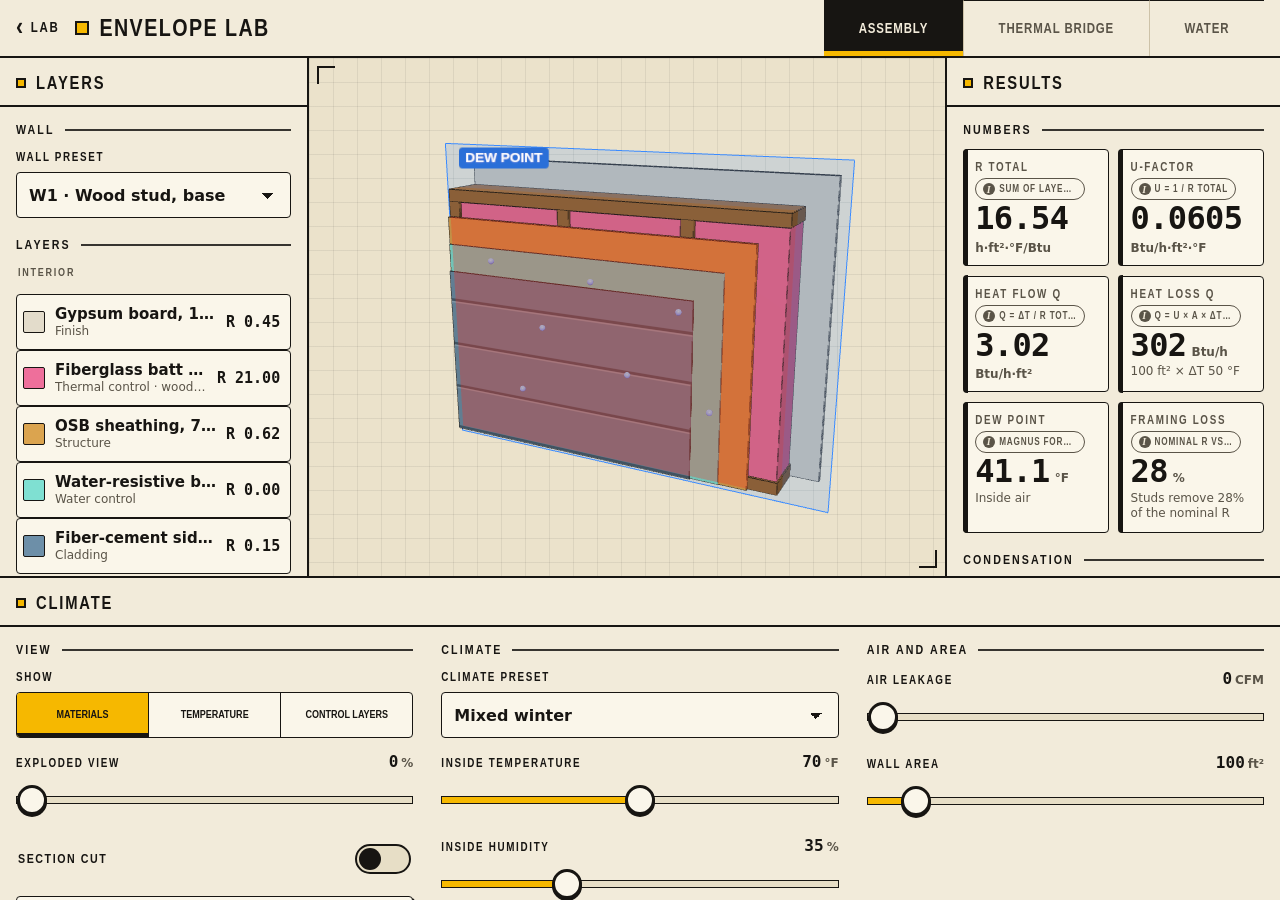
==== envelope/index.html @ 40a98b8a "Add Science Lab with Envelope Lab (Stage 1) Envelope Lab is a 3D wall simulator with three modes: As" ====
<!doctype html>
<html lang="en">
<head>
<meta charset="utf-8">
<meta name="viewport" content="width=device-width, initial-scale=1, viewport-fit=cover">
<title>Envelope Lab</title>
<meta name="description" content="A 3D building-science wall simulator.">
<meta name="theme-color" content="#f2ebda" media="(prefers-color-scheme: light)">
<meta name="theme-color" content="#14120e" media="(prefers-color-scheme: dark)">
<meta name="apple-mobile-web-app-capable" content="yes">
<meta name="mobile-web-app-capable" content="yes">
<meta name="apple-mobile-web-app-title" content="Science Lab">
<meta name="apple-mobile-web-app-status-bar-style" content="default">
<link rel="manifest" href="../manifest.json">
<link rel="apple-touch-icon" href="../icons/apple-touch-icon.png">
<link rel="icon" type="image/png" href="../icons/icon-192.png">
<link rel="stylesheet" href="../shared/style.css">
<script type="importmap">{"imports":{"three":"../vendor/three.module.min.js","three/addons/controls/OrbitControls.js":"../vendor/OrbitControls.js"}}</script>
</head>
<body>
<div class="app">
  <header class="app-header">
    <a class="home-link" href="../index.html" aria-label="Back to Science Lab">Lab</a>
    <h1 class="app-title">Envelope Lab</h1>
    <!-- mode tabs are inserted here by main.js -->
  </header>
  <main class="shell">
    <section class="stage-wrap" aria-label="3D view">
      <div id="stage" class="stage"></div>
    </section>
    <div id="summary" class="summary" aria-live="polite"></div>
    <div id="sheet" class="sheet">
      <section class="panel-wrap is-active" data-panel="a"><h2 class="panel-title" id="title-a">Layers</h2><div id="panel-a" class="panel"></div></section>
      <section class="panel-wrap" data-panel="b"><h2 class="panel-title" id="title-b">Results</h2><div id="panel-b" class="panel"></div></section>
      <section class="panel-wrap" data-panel="c"><h2 class="panel-title" id="title-c">Climate</h2><div id="panel-c" class="panel"></div></section>
    </div>
  </main>
  <noscript>Envelope Lab needs JavaScript.</noscript>
</div>
<script type="module" src="./main.js"></script>
</body>
</html>
---- shared/style.css ----
/* ==========================================================================
   SCIENCE LAB  design system  ("drafting-table instrument")
   Warm paper, ink linework, one signal-yellow accent, blue-to-red thermal scale.

   DOCUMENTATION FOR MODE AUTHORS
   Build panels ONLY from shared/ui.js helpers plus the classes below.

   TOKENS (CSS variables on :root; dark values under prefers-color-scheme)
     --paper --paper-2 --paper-3   page / raised surface / sunken surface
     --ink --ink-2                 text and linework / secondary text
     --line --line-strong          hairline / ink rule
     --accent --accent-ink         signal yellow (fills only) / text on accent
     --warn --ok --cold --hot      status and thermal ends
     --stage-bg                    3D stage background
     --radius --gap                4px / 12px
     --font-display --font-body --font-mono
     --thermal-gradient            cold-to-hot gradient (same stops as scene.js)
     --safe-b                      bottom safe-area inset

   SHELL            .app .app-header .home-link .app-title .tabs .tab .shell
                    .stage-wrap .stage .summary .sheet .sheet-tabs
                    .panel-wrap .panel-title .panel (scroll body of a panel)
   LAYOUT HELPERS   .stats (auto-fit grid of .stat)  .cols (wrapping columns)
                    .row (flex row, gap)  .grow  .muted  .mono  .num  .caps
   GROUPS           .card  .section  .section-title  .section-body
   STAT             .stat .stat-head .stat-label .stat-value .stat-unit .stat-hint
                    [data-warn="true"]
   SOURCE TAG       .src-tag   .popover (+ .popover-cap)
   CONTROLS         .field .field-head .field-label .field-value  (shared wrapper)
                    .slider .range   .select .select-input
                    .seg .seg-btn [aria-checked="true"]
                    .toggle .toggle-label .toggle-track .toggle-knob
                    .stepper .stepper-btn .stepper-val
                    .btn .btn-primary .btn-ghost
   BANNER           .banner .banner-warn .banner-ok .banner-info
                    .banner-icon .banner-title .banner-text
   LEGEND           .legend .legend-item .swatch   .thermal-bar .thermal-labels
   TABS             .tabs .tab [aria-selected="true"]   (.tabs-modes, .tabs-sheet)
   LAYER ROW        .layer-row .handle .swatch .layer-main .layer-name
                    .layer-sub .layer-r .layer-foot [data-selected="true"]
                    [data-warn="true"]
   ========================================================================== */

:root {
  color-scheme: light dark;
  --paper: #f2ebda;
  --paper-2: #faf6ea;
  --paper-3: #e7dec6;
  --ink: #171512;
  --ink-2: #5a5448;
  --line: #cdc2a8;
  --line-strong: #171512;
  --accent: #f6b800;
  --accent-ink: #171512;
  --warn: #c8261a;
  --ok: #17784a;
  --cold: #1d4fd0;
  --hot: #d93a14;
  --stage-bg: #ebe2cb;
  --grid-line: rgba(23, 21, 18, 0.07);
  --shadow: 0 1px 0 var(--ink);
  --radius: 4px;
  --gap: 12px;
  --font-display: "Avenir Next Condensed", "DIN Condensed", "Arial Narrow", "Liberation Sans Narrow", "DejaVu Sans Condensed", sans-serif;
  --font-body: -apple-system, "SF Pro Text", system-ui, "Segoe UI", Roboto, sans-serif;
  --font-mono: ui-monospace, "SF Mono", Menlo, Consolas, "DejaVu Sans Mono", monospace;
  --thermal-gradient: linear-gradient(90deg, #1b44c8 0%, #4f9be8 25%, #f1ecde 50%, #f2a03d 75%, #c4181f 100%);
  --safe-b: env(safe-area-inset-bottom, 0px);
}

@media (prefers-color-scheme: dark) {
  :root {
    --paper: #14120e;
    --paper-2: #1e1b15;
    --paper-3: #0e0d0a;
    --ink: #f4ecd8;
    --ink-2: #aaa18c;
    --line: #3b3629;
    --line-strong: #f4ecd8;
    --accent: #ffc61a;
    --accent-ink: #14120e;
    --warn: #ff6e50;
    --ok: #4cc27a;
    --cold: #6ba3ff;
    --hot: #ff6e50;
    --stage-bg: #0c0b09;
    --grid-line: rgba(244, 236, 216, 0.07);
  }
}

*, *::before, *::after { box-sizing: border-box; }
html { -webkit-text-size-adjust: 100%; text-size-adjust: 100%; }
body {
  margin: 0;
  background: var(--paper);
  color: var(--ink);
  font: 400 15px/1.4 var(--font-body);
  -webkit-font-smoothing: antialiased;
  overflow-x: hidden;
}
h1, h2, h3, p { margin: 0; }
button, input, select { font: inherit; color: inherit; }
button { cursor: pointer; -webkit-tap-highlight-color: transparent; }
:focus-visible { outline: 3px solid var(--accent); outline-offset: 2px; }
.mono, .num { font-family: var(--font-mono); font-variant-numeric: tabular-nums; }
.caps {
  font-family: var(--font-display);
  font-weight: 800;
  text-transform: uppercase;
  letter-spacing: 0.09em;
}
.muted { color: var(--ink-2); }
.grow { flex: 1 1 auto; min-width: 0; }
.row { display: flex; align-items: center; gap: var(--gap); flex-wrap: wrap; }

/* ---------- Shell ---------- */
.app {
  height: 100vh;
  height: 100dvh;
  display: flex;
  flex-direction: column;
  overflow: hidden;
  padding: env(safe-area-inset-top, 0px) env(safe-area-inset-right, 0px) 0 env(safe-area-inset-left, 0px);
}
.app-header {
  flex: none;
  display: grid;
  grid-template-columns: auto 1fr;
  grid-template-areas: "home title" "modes modes";
  align-items: center;
  column-gap: 4px;
  background: var(--paper);
  border-bottom: 2px solid var(--line-strong);
}
.home-link {
  grid-area: home;
  display: inline-flex;
  align-items: center;
  min-height: 44px;
  padding: 0 8px 0 16px;
  color: var(--ink);
  text-decoration: none;
  font-family: var(--font-display);
  font-weight: 800;
  font-size: 14px;
  letter-spacing: 0.12em;
  text-transform: uppercase;
}
.home-link::before { content: "\2039"; font-size: 26px; line-height: 1; margin-right: 6px; transform: translateY(-2px); }
.app-title {
  grid-area: title;
  font-family: var(--font-display);
  font-weight: 900;
  font-size: 24px;
  letter-spacing: 0.06em;
  text-transform: uppercase;
  line-height: 1;
  display: flex;
  align-items: center;
  gap: 10px;
}
.app-title::before {
  content: "";
  width: 14px; height: 14px;
  background: var(--accent);
  border: 2px solid var(--ink);
  flex: none;
}
.app-header .tabs-modes { grid-area: modes; }

.shell {
  flex: 1 1 auto;
  min-height: 0;
  display: flex;
  flex-direction: column;
}
.stage-wrap {
  flex: 0 0 45%;
  min-height: 190px;
  position: relative;
  border-bottom: 2px solid var(--line-strong);
  background: var(--stage-bg);
}
.stage {
  position: absolute;
  inset: 0;
  background-color: var(--stage-bg);
  background-image:
    linear-gradient(var(--grid-line) 1px, transparent 1px),
    linear-gradient(90deg, var(--grid-line) 1px, transparent 1px);
  background-size: 24px 24px;
  overflow: hidden;
}
.stage canvas {
  position: absolute;
  inset: 0;
  width: 100%;
  height: 100%;
  display: block;
  touch-action: none;
  outline: none;
}
.stage-fallback {
  position: absolute; inset: 0;
  display: grid; place-items: center;
  padding: 24px; text-align: center;
  color: var(--ink-2);
}
/* crop marks on the stage corners */
.stage-wrap::before, .stage-wrap::after {
  content: ""; position: absolute; z-index: 2; pointer-events: none;
  width: 18px; height: 18px;
  border: 0 solid var(--ink);
}
.stage-wrap::before { top: 8px; left: 8px; border-top-width: 2px; border-left-width: 2px; }
.stage-wrap::after { bottom: 8px; right: 8px; border-bottom-width: 2px; border-right-width: 2px; }

.summary {
  flex: none;
  padding: 9px 16px;
  background: var(--paper-2);
  border-bottom: 1px solid var(--line-strong);
  font: 600 13px/1.3 var(--font-mono);
  font-variant-numeric: tabular-nums;
  white-space: nowrap;
  overflow: hidden;
  text-overflow: ellipsis;
}
.summary:empty { display: none; }

.sheet {
  flex: 1 1 auto;
  min-height: 0;
  display: flex;
  flex-direction: column;
  background: var(--paper);
}
.panel-wrap { display: none; flex: 1 1 auto; min-height: 0; flex-direction: column; }
.panel-wrap.is-active { display: flex; }
.panel-title {
  display: none;
  flex: none;
  margin: 0;
  padding: 12px 16px 10px;
  font-family: var(--font-display);
  font-weight: 900;
  font-size: 18px;
  letter-spacing: 0.1em;
  text-transform: uppercase;
  border-bottom: 2px solid var(--line-strong);
  background: var(--paper);
  align-items: center;
  gap: 10px;
}
.panel-title::before { content: ""; width: 10px; height: 10px; background: var(--accent); border: 2px solid var(--ink); }
.panel {
  flex: 1 1 auto;
  min-height: 0;
  overflow-y: auto;
  overflow-x: hidden;
  -webkit-overflow-scrolling: touch;
  overscroll-behavior: contain;
  padding: 14px 16px calc(24px + var(--safe-b));
  display: flex;
  flex-direction: column;
  gap: 18px;
}

@media (min-width: 900px) {
  .app-header {
    grid-template-columns: auto auto 1fr;
    grid-template-areas: "home title modes";
    padding-right: 16px;
    column-gap: 8px;
  }
  .app-header .tabs-modes { justify-self: end; width: auto; min-width: 440px; border-top: 0; }
  .app-header { min-height: 56px; }
  .app-header .tabs-modes .tab { min-height: 56px; }
  .shell {
    display: grid;
    grid-template-columns: clamp(280px, 24vw, 340px) minmax(0, 1fr) clamp(290px, 26vw, 370px);
    grid-template-rows: minmax(0, 1fr) clamp(220px, 36vh, 360px);
    grid-template-areas: "a stage b" "c c c";
  }
  .sheet { display: contents; }
  .sheet-tabs { display: none !important; }
  .summary { display: none; }
  .stage-wrap { grid-area: stage; flex: none; border-bottom: 0; border-left: 2px solid var(--line-strong); border-right: 2px solid var(--line-strong); min-height: 0; }
  .panel-wrap { display: flex; min-width: 0; background: var(--paper); }
  .panel-wrap[data-panel="a"] { grid-area: a; }
  .panel-wrap[data-panel="b"] { grid-area: b; }
  .panel-wrap[data-panel="c"] { grid-area: c; border-top: 2px solid var(--line-strong); }
  .panel-title { display: flex; }
  .panel { padding-bottom: 20px; }
  .panel-wrap[data-panel="c"] .panel { flex-direction: row; flex-wrap: wrap; align-content: flex-start; gap: 18px 28px; }
  .panel-wrap[data-panel="c"] .panel > * { flex: 1 1 300px; min-width: 0; }
}

/* ---------- Tabs ---------- */
.tabs { display: flex; width: 100%; background: var(--paper); }
.tab {
  flex: 1 1 auto;
  min-height: 46px;
  padding: 0 10px;
  border: 0;
  border-top: 1px solid var(--line-strong);
  border-right: 1px solid var(--line);
  background: transparent;
  color: var(--ink-2);
  font-family: var(--font-display);
  font-weight: 800;
  font-size: 15px;
  letter-spacing: 0.08em;
  text-transform: uppercase;
  white-space: nowrap;
  position: relative;
}
.tab:last-child { border-right: 0; }
.tab[aria-selected="true"] { background: var(--ink); color: var(--paper); }
.tab[aria-selected="true"]::after {
  content: ""; position: absolute; left: 0; right: 0; bottom: 0; height: 5px; background: var(--accent);
}
.tabs-sheet { border-bottom: 2px solid var(--line-strong); flex: none; }
.tabs-sheet .tab { background: var(--paper-2); }
.tabs-sheet .tab[aria-selected="true"] { background: var(--ink); }
.tabs-sheet .tab { border-top: 0; }
.tabs-modes .tab { font-size: 14px; letter-spacing: 0.06em; padding: 0 6px; }

/* ---------- Groups ---------- */
.card {
  background: var(--paper-2);
  border: 1.5px solid var(--line-strong);
  border-radius: var(--radius);
  padding: 14px;
  display: flex;
  flex-direction: column;
  gap: 14px;
  box-shadow: 3px 3px 0 var(--ink);
}
.section { display: flex; flex-direction: column; gap: 10px; min-width: 0; }
.section-title {
  display: flex; align-items: center; gap: 10px;
  font-family: var(--font-display);
  font-weight: 900;
  font-size: 13px;
  letter-spacing: 0.16em;
  text-transform: uppercase;
  color: var(--ink);
}
.section-title::after { content: ""; flex: 1; height: 2px; background: var(--ink); opacity: 0.85; }
.section-body { display: flex; flex-direction: column; gap: 14px; min-width: 0; }
.stats { display: grid; grid-template-columns: repeat(auto-fit, minmax(128px, 1fr)); gap: 10px; }
.cols { display: flex; flex-wrap: wrap; gap: 18px; }
.cols > * { flex: 1 1 240px; min-width: 0; }

/* ---------- Stat ---------- */
.stat {
  background: var(--paper-2);
  border: 1.5px solid var(--line-strong);
  border-radius: var(--radius);
  padding: 9px 11px 10px;
  min-width: 0;
  display: flex; flex-direction: column; gap: 2px;
  position: relative;
}
.stat::before { content: ""; position: absolute; left: -1.5px; top: -1.5px; bottom: -1.5px; width: 5px; background: var(--ink); border-radius: var(--radius) 0 0 var(--radius); }
.stat[data-warn="true"]::before { background: var(--warn); }
.stat[data-warn="true"] { border-color: var(--warn); }
.stat-head { display: flex; flex-wrap: wrap; align-items: center; justify-content: space-between; gap: 2px 6px; min-height: 22px; }
.stat-label {
  font-family: var(--font-display); font-weight: 800; font-size: 12px;
  letter-spacing: 0.14em; text-transform: uppercase; color: var(--ink-2);
  flex: 0 0 auto;
}
.stat-value {
  font-family: var(--font-mono); font-variant-numeric: tabular-nums;
  font-weight: 700; font-size: 32px; line-height: 1.05; letter-spacing: -0.02em;
  display: inline-flex; align-items: baseline; gap: 5px; flex-wrap: wrap;
}
.stat[data-warn="true"] .stat-value { color: var(--warn); }
.stat-unit { font: 600 12px var(--font-body); letter-spacing: 0; color: var(--ink-2); }
.stat-hint { font-size: 12px; color: var(--ink-2); line-height: 1.3; }

/* ---------- Source tag + popover ---------- */
.src-tag {
  display: inline-flex; align-items: center; gap: 4px;
  max-width: 11em; min-height: 22px; padding: 1px 7px;
  border: 1px solid var(--ink-2); border-radius: 999px; background: transparent;
  color: var(--ink-2);
  font: 700 10px/1.2 var(--font-display); letter-spacing: 0.08em; text-transform: uppercase;
  overflow: hidden; text-overflow: ellipsis; white-space: nowrap;
  position: relative;
}
.src-tag::before { content: "i"; font: italic 800 10px serif; width: 12px; height: 12px; border-radius: 50%; background: var(--ink-2); color: var(--paper); display: inline-grid; place-items: center; flex: none; }
.src-tag > span { overflow: hidden; text-overflow: ellipsis; }
.src-tag::after { content: ""; position: absolute; inset: -11px -4px; } /* 44 px hit area */
.src-tag[aria-expanded="true"] { background: var(--ink); color: var(--paper); border-color: var(--ink); }
.popover {
  position: fixed; z-index: 100; max-width: min(280px, calc(100vw - 16px));
  padding: 10px 12px; background: var(--ink); color: var(--paper);
  border-radius: var(--radius); font-size: 13px; line-height: 1.35;
  box-shadow: 0 6px 24px rgba(0, 0, 0, 0.35);
}
.popover-cap { display: block; font: 800 10px var(--font-display); letter-spacing: 0.16em; text-transform: uppercase; color: var(--accent); margin-bottom: 2px; }
.field-label-row { display: flex; align-items: center; gap: 6px; }

/* ---------- Fields ---------- */
.field { display: flex; flex-direction: column; gap: 6px; min-width: 0; }
.field-head { display: flex; align-items: baseline; justify-content: space-between; gap: 10px; }
.field-label {
  font-family: var(--font-display); font-weight: 800; font-size: 12px;
  letter-spacing: 0.14em; text-transform: uppercase; color: var(--ink);
}
.field-value { font: 700 16px var(--font-mono); font-variant-numeric: tabular-nums; }
.field-value .unit { font: 600 12px var(--font-body); color: var(--ink-2); margin-left: 3px; }

.range {
  -webkit-appearance: none; appearance: none;
  width: 100%; height: 44px; margin: 0; background: transparent; cursor: pointer;
  --pct: 50%; touch-action: pan-y;
}
.range::-webkit-slider-runnable-track {
  height: 8px; border-radius: 0; border: 1.5px solid var(--ink);
  background: linear-gradient(to right, var(--accent) var(--pct), var(--paper-3) var(--pct));
}
.range::-moz-range-track { height: 8px; border: 1.5px solid var(--ink); background: var(--paper-3); }
.range::-moz-range-progress { height: 8px; background: var(--accent); }
.range::-webkit-slider-thumb {
  -webkit-appearance: none; appearance: none;
  width: 30px; height: 30px; margin-top: -12px; border-radius: 50%;
  background: var(--paper-2); border: 3px solid var(--ink);
  box-shadow: 0 2px 0 var(--ink);
}
.range::-moz-range-thumb { width: 24px; height: 24px; border-radius: 50%; background: var(--paper-2); border: 3px solid var(--ink); }
.range:active::-webkit-slider-thumb { background: var(--accent); }

.select-input {
  -webkit-appearance: none; appearance: none;
  width: 100%; min-height: 46px; padding: 0 42px 0 12px;
  background: var(--paper-2); color: var(--ink);
  border: 1.5px solid var(--ink); border-radius: var(--radius);
  font: 600 16px var(--font-body);
  background-image: linear-gradient(45deg, transparent 50%, var(--ink) 50%), linear-gradient(135deg, var(--ink) 50%, transparent 50%);
  background-position: calc(100% - 22px) 52%, calc(100% - 16px) 52%;
  background-size: 6px 6px, 6px 6px; background-repeat: no-repeat;
  text-overflow: ellipsis;
}

.seg { display: flex; border: 1.5px solid var(--ink); border-radius: var(--radius); overflow: hidden; background: var(--paper-2); }
.seg-btn {
  flex: 1 1 0; min-width: 0; min-height: 44px; padding: 0 6px;
  border: 0; border-right: 1px solid var(--ink); background: transparent; color: var(--ink);
  font-family: var(--font-display); font-weight: 800; font-size: 14px; letter-spacing: 0.06em; text-transform: uppercase;
  overflow: hidden; text-overflow: ellipsis; white-space: nowrap;
}
.seg-btn:last-child { border-right: 0; }
.seg-btn[aria-checked="true"] { background: var(--accent); color: var(--accent-ink); box-shadow: inset 0 -4px 0 var(--ink); }

.toggle {
  display: flex; align-items: center; justify-content: space-between; gap: 12px;
  width: 100%; min-height: 46px; padding: 0 2px; border: 0; background: transparent; text-align: left;
}
.toggle-label { font-family: var(--font-display); font-weight: 800; font-size: 13px; letter-spacing: 0.12em; text-transform: uppercase; }
.toggle-track { flex: none; width: 56px; height: 30px; border: 2px solid var(--ink); border-radius: 15px; background: var(--paper-3); position: relative; transition: background 0.15s; }
.toggle-knob { position: absolute; top: 2px; left: 2px; width: 22px; height: 22px; border-radius: 50%; background: var(--ink); transition: transform 0.15s; }
.toggle[aria-checked="true"] .toggle-track { background: var(--accent); }
.toggle[aria-checked="true"] .toggle-knob { transform: translateX(26px); }

.btn {
  min-height: 46px; padding: 0 18px; border: 1.5px solid var(--ink); border-radius: var(--radius);
  background: var(--paper-2); color: var(--ink);
  font-family: var(--font-display); font-weight: 800; font-size: 14px; letter-spacing: 0.1em; text-transform: uppercase;
  box-shadow: 2px 2px 0 var(--ink);
}
.btn:active { transform: translate(2px, 2px); box-shadow: none; }
.btn-primary { background: var(--accent); color: var(--accent-ink); }
.btn-ghost { background: transparent; box-shadow: none; }

.stepper { display: inline-flex; align-items: center; border: 1.5px solid var(--ink); border-radius: var(--radius); background: var(--paper-2); }
.stepper-btn {
  width: 44px; height: 44px; border: 0; background: transparent; color: var(--ink);
  font: 700 22px/1 var(--font-mono);
}
.stepper-btn:active { background: var(--accent); color: var(--accent-ink); }
.stepper-btn:disabled { opacity: 0.3; }
.stepper-val { min-width: 54px; text-align: center; font: 700 14px var(--font-mono); font-variant-numeric: tabular-nums; border-left: 1px solid var(--line); border-right: 1px solid var(--line); line-height: 44px; padding: 0 6px; }

/* ---------- Banner ---------- */
.banner {
  display: flex; gap: 11px; align-items: flex-start; padding: 11px 13px;
  border: 1.5px solid var(--ink); border-left-width: 8px; border-radius: var(--radius);
  background: var(--paper-2);
}
.banner-icon {
  flex: none; width: 24px; height: 24px; display: grid; place-items: center;
  font: 900 15px var(--font-display); color: var(--paper); background: var(--ink); border-radius: 2px;
}
.banner-title { font-family: var(--font-display); font-weight: 900; font-size: 15px; letter-spacing: 0.08em; text-transform: uppercase; line-height: 1.2; }
.banner-text { font-size: 14px; line-height: 1.38; margin-top: 2px; }
.banner-warn { border-color: var(--warn); }
.banner-warn .banner-icon { background: var(--warn); color: #fff; }
.banner-warn .banner-title { color: var(--warn); }
.banner-ok { border-color: var(--ok); }
.banner-ok .banner-icon { background: var(--ok); color: #fff; }
.banner-ok .banner-title { color: var(--ok); }
.banner-info { border-color: var(--cold); }
.banner-info .banner-icon { background: var(--cold); color: #fff; }
.banner-info .banner-title { color: var(--cold); }

/* ---------- Legend ---------- */
.legend { display: flex; flex-wrap: wrap; gap: 8px 16px; list-style: none; margin: 0; padding: 0; }
.legend-item { display: flex; align-items: center; gap: 8px; font-size: 13px; font-weight: 600; min-height: 24px; }
.swatch { flex: none; width: 22px; height: 22px; border: 1.5px solid var(--ink); border-radius: 2px; background: var(--ink-2); display: inline-block; }
.thermal-bar { height: 14px; border: 1.5px solid var(--ink); background: var(--thermal-gradient); }
.thermal-labels { display: flex; justify-content: space-between; font: 700 12px var(--font-mono); font-variant-numeric: tabular-nums; margin-top: 4px; }

/* ---------- Layer row ---------- */
.layer-row {
  display: flex; flex-wrap: wrap; align-items: center; gap: 4px 10px;
  padding: 8px 10px 8px 6px; min-height: 56px;
  background: var(--paper-2); border: 1.5px solid var(--ink); border-radius: var(--radius);
  position: relative;
}
.layer-row + .layer-row { margin-top: -6px; }
.layer-row[data-selected="true"] { background: var(--paper-3); box-shadow: inset 6px 0 0 var(--accent), 3px 3px 0 var(--ink); z-index: 1; }
.layer-row[data-warn="true"] { border-color: var(--warn); }
.layer-row[data-warn="true"] .layer-r { color: var(--warn); }
.layer-row[data-clickable="true"] { cursor: pointer; }
.handle {
  flex: none; width: 24px; height: 44px; touch-action: none; cursor: grab;
  background-image: radial-gradient(circle, var(--ink-2) 1.6px, transparent 2px);
  background-size: 8px 8px; background-position: center; background-repeat: space;
  background-clip: content-box; padding: 12px 4px;
}
.layer-main { flex: 1 1 0; min-width: 0; }
.layer-name { font: 700 15px/1.2 var(--font-body); overflow: hidden; text-overflow: ellipsis; white-space: nowrap; }
.layer-sub { font-size: 12px; color: var(--ink-2); overflow: hidden; text-overflow: ellipsis; white-space: nowrap; }
.layer-r { flex: none; font: 700 15px var(--font-mono); font-variant-numeric: tabular-nums; text-align: right; }
.layer-foot { flex: 1 1 100%; display: flex; align-items: center; justify-content: space-between; gap: 8px; padding-left: 34px; }
.layer-foot .stepper { margin-left: auto; }

@media (prefers-reduced-motion: reduce) {
  *, *::before, *::after { transition: none !important; animation: none !important; scroll-behavior: auto !important; }
}
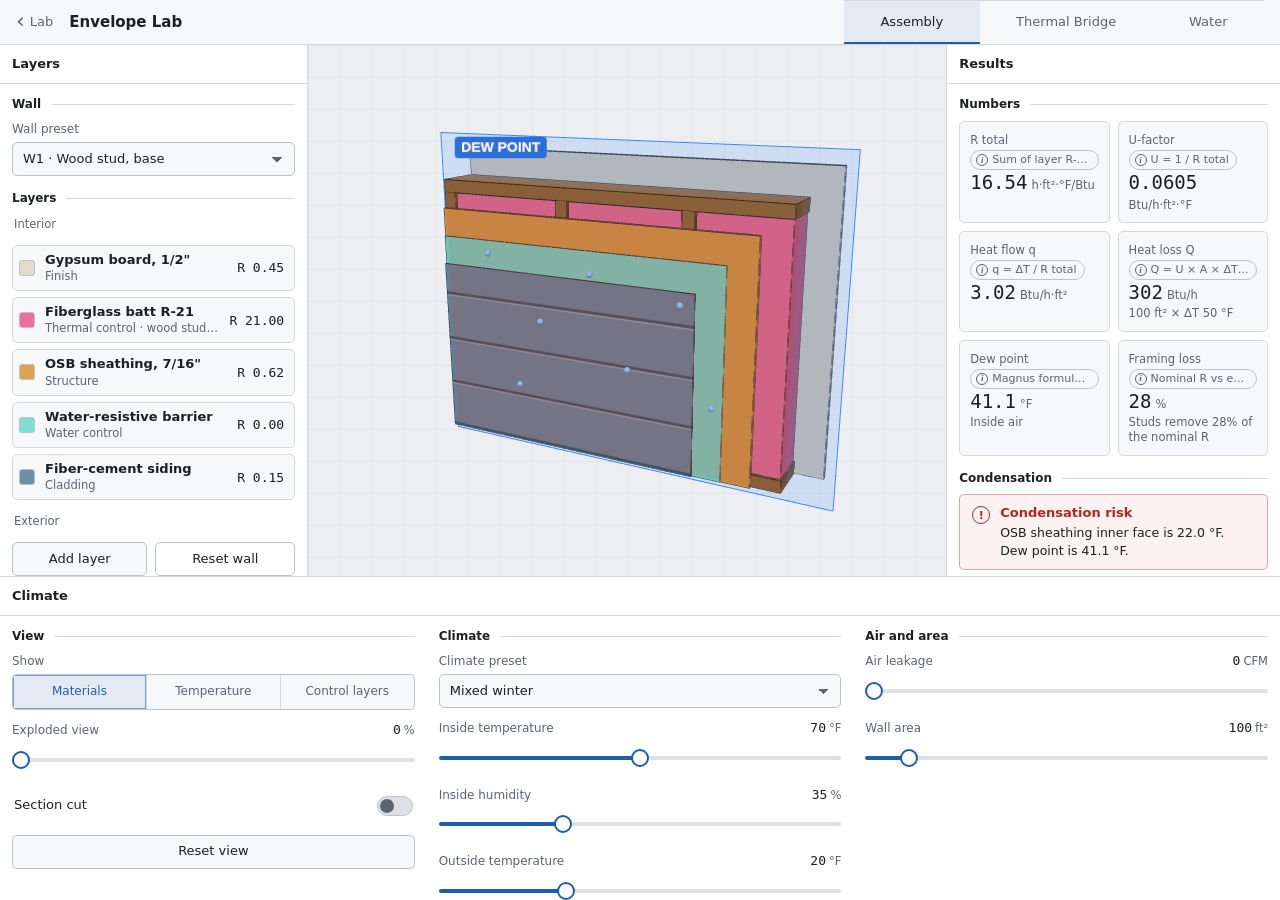
==== commit 93c56377: "Restyle the screen to a neutral analysis-software look Cool gray panels, one blue accent, sentence-c" ====
--- a/envelope/index.html
+++ b/envelope/index.html
@@ -5,8 +5,8 @@
 <meta name="viewport" content="width=device-width, initial-scale=1, viewport-fit=cover">
 <title>Envelope Lab</title>
 <meta name="description" content="A 3D building-science wall simulator.">
-<meta name="theme-color" content="#f2ebda" media="(prefers-color-scheme: light)">
-<meta name="theme-color" content="#14120e" media="(prefers-color-scheme: dark)">
+<meta name="theme-color" content="#f3f4f6" media="(prefers-color-scheme: light)">
+<meta name="theme-color" content="#1b1e22" media="(prefers-color-scheme: dark)">
 <meta name="apple-mobile-web-app-capable" content="yes">
 <meta name="mobile-web-app-capable" content="yes">
 <meta name="apple-mobile-web-app-title" content="Science Lab">
--- a/shared/style.css
+++ b/shared/style.css
@@ -1,19 +1,25 @@
 /* ==========================================================================
-   SCIENCE LAB  design system  ("drafting-table instrument")
-   Warm paper, ink linework, one signal-yellow accent, blue-to-red thermal scale.
+   SCIENCE LAB  design system  ("analysis software")
+   Neutral cool grays, hairline borders, one blue accent, system sans.
+   Blue-to-red thermal scale is the only saturated color in the UI.
 
    DOCUMENTATION FOR MODE AUTHORS
    Build panels ONLY from shared/ui.js helpers plus the classes below.
 
    TOKENS (CSS variables on :root; dark values under prefers-color-scheme)
-     --paper --paper-2 --paper-3   page / raised surface / sunken surface
-     --ink --ink-2                 text and linework / secondary text
-     --line --line-strong          hairline / ink rule
-     --accent --accent-ink         signal yellow (fills only) / text on accent
-     --warn --ok --cold --hot      status and thermal ends
-     --stage-bg                    3D stage background
-     --radius --gap                4px / 12px
-     --font-display --font-body --font-mono
+     --paper --paper-2 --paper-3   page / panel / raised (header, tiles, inputs)
+     --ink --ink-2                 text / secondary text
+     --line --line-strong          hairline border / slightly stronger rule
+     --accent --accent-ink         blue accent / text on a solid accent fill
+     --accent-soft --accent-edge   tinted selected background / selected border
+     --warn --ok --cold --hot      status and thermal ends (--cold = accent blue)
+     --warn-soft --warn-edge       quiet tinted background / border for warnings
+     --ok-soft --ok-edge           same for ok
+     --track                       unfilled slider / toggle / bar track
+     --stage-bg --grid-line        3D stage background / very faint stage grid
+     --radius --gap                5px / 12px
+     --ctl                         control height (44px phone, 34px wide screens)
+     --font-display --font-body --font-mono   (display is the same system sans)
      --thermal-gradient            cold-to-hot gradient (same stops as scene.js)
      --safe-b                      bottom safe-area inset
 
@@ -43,26 +49,33 @@
 
 :root {
   color-scheme: light dark;
-  --paper: #f2ebda;
-  --paper-2: #faf6ea;
-  --paper-3: #e7dec6;
-  --ink: #171512;
-  --ink-2: #5a5448;
-  --line: #cdc2a8;
-  --line-strong: #171512;
-  --accent: #f6b800;
-  --accent-ink: #171512;
-  --warn: #c8261a;
-  --ok: #17784a;
-  --cold: #1d4fd0;
-  --hot: #d93a14;
-  --stage-bg: #ebe2cb;
-  --grid-line: rgba(23, 21, 18, 0.07);
-  --shadow: 0 1px 0 var(--ink);
-  --radius: 4px;
+  --paper: #f3f4f6;
+  --paper-2: #ffffff;
+  --paper-3: #f7f8fa;
+  --ink: #1c1f23;
+  --ink-2: #5b6470;
+  --line: #d5d9df;
+  --line-strong: #bcc2cb;
+  --accent: #1f5fa8;
+  --accent-ink: #ffffff;
+  --accent-soft: rgba(31, 95, 168, 0.09);
+  --accent-edge: rgba(31, 95, 168, 0.55);
+  --warn: #b3261e;
+  --warn-soft: rgba(179, 38, 30, 0.06);
+  --warn-edge: rgba(179, 38, 30, 0.38);
+  --ok: #2e7d5b;
+  --ok-soft: rgba(46, 125, 91, 0.07);
+  --ok-edge: rgba(46, 125, 91, 0.4);
+  --cold: #1f5fa8;
+  --hot: #c4491f;
+  --track: #dde1e7;
+  --stage-bg: #eceef1;
+  --grid-line: #e1e4e8;
+  --radius: 5px;
   --gap: 12px;
-  --font-display: "Avenir Next Condensed", "DIN Condensed", "Arial Narrow", "Liberation Sans Narrow", "DejaVu Sans Condensed", sans-serif;
-  --font-body: -apple-system, "SF Pro Text", system-ui, "Segoe UI", Roboto, sans-serif;
+  --ctl: 44px;
+  --font-display: -apple-system, "SF Pro Text", system-ui, "Helvetica Neue", Arial, sans-serif;
+  --font-body: -apple-system, "SF Pro Text", system-ui, "Helvetica Neue", Arial, sans-serif;
   --font-mono: ui-monospace, "SF Mono", Menlo, Consolas, "DejaVu Sans Mono", monospace;
   --thermal-gradient: linear-gradient(90deg, #1b44c8 0%, #4f9be8 25%, #f1ecde 50%, #f2a03d 75%, #c4181f 100%);
   --safe-b: env(safe-area-inset-bottom, 0px);
@@ -70,22 +83,33 @@
 
 @media (prefers-color-scheme: dark) {
   :root {
-    --paper: #14120e;
-    --paper-2: #1e1b15;
-    --paper-3: #0e0d0a;
-    --ink: #f4ecd8;
-    --ink-2: #aaa18c;
-    --line: #3b3629;
-    --line-strong: #f4ecd8;
-    --accent: #ffc61a;
-    --accent-ink: #14120e;
-    --warn: #ff6e50;
-    --ok: #4cc27a;
-    --cold: #6ba3ff;
-    --hot: #ff6e50;
-    --stage-bg: #0c0b09;
-    --grid-line: rgba(244, 236, 216, 0.07);
+    --paper: #1b1e22;
+    --paper-2: #22262b;
+    --paper-3: #2b3036;
+    --ink: #e4e7eb;
+    --ink-2: #9aa3ad;
+    --line: #3a4048;
+    --line-strong: #4b535d;
+    --accent: #58a6e0;
+    --accent-ink: #0f1419;
+    --accent-soft: rgba(88, 166, 224, 0.15);
+    --accent-edge: rgba(88, 166, 224, 0.6);
+    --warn: #ff6b5e;
+    --warn-soft: rgba(255, 107, 94, 0.1);
+    --warn-edge: rgba(255, 107, 94, 0.45);
+    --ok: #5fb58a;
+    --ok-soft: rgba(95, 181, 138, 0.1);
+    --ok-edge: rgba(95, 181, 138, 0.45);
+    --cold: #58a6e0;
+    --hot: #ff7a5c;
+    --track: #3a4048;
+    --stage-bg: #1b1e22;
+    --grid-line: #2b3036;
   }
+}
+
+@media (min-width: 900px) {
+  :root { --ctl: 34px; }
 }
 
 *, *::before, *::after { box-sizing: border-box; }
@@ -94,21 +118,16 @@
   margin: 0;
   background: var(--paper);
   color: var(--ink);
-  font: 400 15px/1.4 var(--font-body);
+  font: 400 14px/1.4 var(--font-body);
   -webkit-font-smoothing: antialiased;
   overflow-x: hidden;
 }
 h1, h2, h3, p { margin: 0; }
 button, input, select { font: inherit; color: inherit; }
 button { cursor: pointer; -webkit-tap-highlight-color: transparent; }
-:focus-visible { outline: 3px solid var(--accent); outline-offset: 2px; }
+:focus-visible { outline: 2px solid var(--accent); outline-offset: 1px; }
 .mono, .num { font-family: var(--font-mono); font-variant-numeric: tabular-nums; }
-.caps {
-  font-family: var(--font-display);
-  font-weight: 800;
-  text-transform: uppercase;
-  letter-spacing: 0.09em;
-}
+.caps { font-weight: 500; }
 .muted { color: var(--ink-2); }
 .grow { flex: 1 1 auto; min-width: 0; }
 .row { display: flex; align-items: center; gap: var(--gap); flex-wrap: wrap; }
@@ -129,8 +148,8 @@
   grid-template-areas: "home title" "modes modes";
   align-items: center;
   column-gap: 4px;
-  background: var(--paper);
-  border-bottom: 2px solid var(--line-strong);
+  background: var(--paper-3);
+  border-bottom: 1px solid var(--line);
 }
 .home-link {
   grid-area: home;
@@ -138,33 +157,20 @@
   align-items: center;
   min-height: 44px;
   padding: 0 8px 0 16px;
-  color: var(--ink);
+  color: var(--ink-2);
   text-decoration: none;
-  font-family: var(--font-display);
-  font-weight: 800;
-  font-size: 14px;
-  letter-spacing: 0.12em;
-  text-transform: uppercase;
-}
-.home-link::before { content: "\2039"; font-size: 26px; line-height: 1; margin-right: 6px; transform: translateY(-2px); }
+  font-weight: 500;
+  font-size: 13px;
+}
+.home-link:hover { color: var(--ink); }
+.home-link::before { content: "\2039"; font-size: 22px; line-height: 1; margin-right: 5px; transform: translateY(-1px); }
 .app-title {
   grid-area: title;
-  font-family: var(--font-display);
-  font-weight: 900;
-  font-size: 24px;
-  letter-spacing: 0.06em;
-  text-transform: uppercase;
+  font-weight: 600;
+  font-size: 15px;
   line-height: 1;
   display: flex;
   align-items: center;
-  gap: 10px;
-}
-.app-title::before {
-  content: "";
-  width: 14px; height: 14px;
-  background: var(--accent);
-  border: 2px solid var(--ink);
-  flex: none;
 }
 .app-header .tabs-modes { grid-area: modes; }
 
@@ -178,7 +184,7 @@
   flex: 0 0 45%;
   min-height: 190px;
   position: relative;
-  border-bottom: 2px solid var(--line-strong);
+  border-bottom: 1px solid var(--line);
   background: var(--stage-bg);
 }
 .stage {
@@ -188,7 +194,7 @@
   background-image:
     linear-gradient(var(--grid-line) 1px, transparent 1px),
     linear-gradient(90deg, var(--grid-line) 1px, transparent 1px);
-  background-size: 24px 24px;
+  background-size: 32px 32px;
   overflow: hidden;
 }
 .stage canvas {
@@ -206,21 +212,13 @@
   padding: 24px; text-align: center;
   color: var(--ink-2);
 }
-/* crop marks on the stage corners */
-.stage-wrap::before, .stage-wrap::after {
-  content: ""; position: absolute; z-index: 2; pointer-events: none;
-  width: 18px; height: 18px;
-  border: 0 solid var(--ink);
-}
-.stage-wrap::before { top: 8px; left: 8px; border-top-width: 2px; border-left-width: 2px; }
-.stage-wrap::after { bottom: 8px; right: 8px; border-bottom-width: 2px; border-right-width: 2px; }
 
 .summary {
   flex: none;
-  padding: 9px 16px;
-  background: var(--paper-2);
-  border-bottom: 1px solid var(--line-strong);
-  font: 600 13px/1.3 var(--font-mono);
+  padding: 8px 16px;
+  background: var(--paper-3);
+  border-bottom: 1px solid var(--line);
+  font: 500 12px/1.3 var(--font-mono);
   font-variant-numeric: tabular-nums;
   white-space: nowrap;
   overflow: hidden;
@@ -233,7 +231,7 @@
   min-height: 0;
   display: flex;
   flex-direction: column;
-  background: var(--paper);
+  background: var(--paper-2);
 }
 .panel-wrap { display: none; flex: 1 1 auto; min-height: 0; flex-direction: column; }
 .panel-wrap.is-active { display: flex; }
@@ -241,18 +239,13 @@
   display: none;
   flex: none;
   margin: 0;
-  padding: 12px 16px 10px;
-  font-family: var(--font-display);
-  font-weight: 900;
-  font-size: 18px;
-  letter-spacing: 0.1em;
-  text-transform: uppercase;
-  border-bottom: 2px solid var(--line-strong);
-  background: var(--paper);
+  padding: 10px 12px;
+  font-weight: 600;
+  font-size: 13px;
+  border-bottom: 1px solid var(--line);
+  background: var(--paper-2);
   align-items: center;
-  gap: 10px;
-}
-.panel-title::before { content: ""; width: 10px; height: 10px; background: var(--accent); border: 2px solid var(--ink); }
+}
 .panel {
   flex: 1 1 auto;
   min-height: 0;
@@ -263,7 +256,7 @@
   padding: 14px 16px calc(24px + var(--safe-b));
   display: flex;
   flex-direction: column;
-  gap: 18px;
+  gap: 16px;
 }
 
 @media (min-width: 900px) {
@@ -273,9 +266,10 @@
     padding-right: 16px;
     column-gap: 8px;
   }
-  .app-header .tabs-modes { justify-self: end; width: auto; min-width: 440px; border-top: 0; }
-  .app-header { min-height: 56px; }
-  .app-header .tabs-modes .tab { min-height: 56px; }
+  .home-link { min-height: 44px; }
+  .app-header .tabs-modes { justify-self: end; width: auto; min-width: 420px; border-top: 0; }
+  .app-header { min-height: 44px; }
+  .app-header .tabs-modes .tab { min-height: 44px; }
   .shell {
     display: grid;
     grid-template-columns: clamp(280px, 24vw, 340px) minmax(0, 1fr) clamp(290px, 26vw, 370px);
@@ -285,258 +279,244 @@
   .sheet { display: contents; }
   .sheet-tabs { display: none !important; }
   .summary { display: none; }
-  .stage-wrap { grid-area: stage; flex: none; border-bottom: 0; border-left: 2px solid var(--line-strong); border-right: 2px solid var(--line-strong); min-height: 0; }
-  .panel-wrap { display: flex; min-width: 0; background: var(--paper); }
+  .stage-wrap { grid-area: stage; flex: none; border-bottom: 0; border-left: 1px solid var(--line); border-right: 1px solid var(--line); min-height: 0; }
+  .panel-wrap { display: flex; min-width: 0; background: var(--paper-2); }
   .panel-wrap[data-panel="a"] { grid-area: a; }
   .panel-wrap[data-panel="b"] { grid-area: b; }
-  .panel-wrap[data-panel="c"] { grid-area: c; border-top: 2px solid var(--line-strong); }
+  .panel-wrap[data-panel="c"] { grid-area: c; border-top: 1px solid var(--line); }
   .panel-title { display: flex; }
-  .panel { padding-bottom: 20px; }
-  .panel-wrap[data-panel="c"] .panel { flex-direction: row; flex-wrap: wrap; align-content: flex-start; gap: 18px 28px; }
+  .panel { padding: 12px 12px 16px; gap: 14px; }
+  .panel-wrap[data-panel="c"] .panel { flex-direction: row; flex-wrap: wrap; align-content: flex-start; gap: 14px 24px; }
   .panel-wrap[data-panel="c"] .panel > * { flex: 1 1 300px; min-width: 0; }
 }
 
 /* ---------- Tabs ---------- */
-.tabs { display: flex; width: 100%; background: var(--paper); }
+.tabs { display: flex; width: 100%; background: var(--paper-3); }
 .tab {
   flex: 1 1 auto;
-  min-height: 46px;
+  min-height: 44px;
   padding: 0 10px;
   border: 0;
-  border-top: 1px solid var(--line-strong);
-  border-right: 1px solid var(--line);
+  border-top: 1px solid var(--line);
   background: transparent;
   color: var(--ink-2);
-  font-family: var(--font-display);
-  font-weight: 800;
-  font-size: 15px;
-  letter-spacing: 0.08em;
-  text-transform: uppercase;
+  font-weight: 500;
+  font-size: 13px;
   white-space: nowrap;
   position: relative;
 }
-.tab:last-child { border-right: 0; }
-.tab[aria-selected="true"] { background: var(--ink); color: var(--paper); }
+.tab:hover { color: var(--ink); }
+.tab[aria-selected="true"] { color: var(--ink); background: var(--accent-soft); }
 .tab[aria-selected="true"]::after {
-  content: ""; position: absolute; left: 0; right: 0; bottom: 0; height: 5px; background: var(--accent);
-}
-.tabs-sheet { border-bottom: 2px solid var(--line-strong); flex: none; }
-.tabs-sheet .tab { background: var(--paper-2); }
-.tabs-sheet .tab[aria-selected="true"] { background: var(--ink); }
+  content: ""; position: absolute; left: 0; right: 0; bottom: 0; height: 2px; background: var(--accent);
+}
+.tabs-sheet { border-bottom: 1px solid var(--line); flex: none; }
 .tabs-sheet .tab { border-top: 0; }
-.tabs-modes .tab { font-size: 14px; letter-spacing: 0.06em; padding: 0 6px; }
+.tabs-modes .tab { padding: 0 6px; }
 
 /* ---------- Groups ---------- */
 .card {
   background: var(--paper-2);
-  border: 1.5px solid var(--line-strong);
+  border: 1px solid var(--line);
   border-radius: var(--radius);
-  padding: 14px;
+  padding: 12px;
   display: flex;
   flex-direction: column;
-  gap: 14px;
-  box-shadow: 3px 3px 0 var(--ink);
-}
-.section { display: flex; flex-direction: column; gap: 10px; min-width: 0; }
+  gap: 12px;
+}
+.section { display: flex; flex-direction: column; gap: 8px; min-width: 0; }
 .section-title {
   display: flex; align-items: center; gap: 10px;
-  font-family: var(--font-display);
-  font-weight: 900;
-  font-size: 13px;
-  letter-spacing: 0.16em;
-  text-transform: uppercase;
+  font-weight: 600;
+  font-size: 12px;
   color: var(--ink);
 }
-.section-title::after { content: ""; flex: 1; height: 2px; background: var(--ink); opacity: 0.85; }
-.section-body { display: flex; flex-direction: column; gap: 14px; min-width: 0; }
-.stats { display: grid; grid-template-columns: repeat(auto-fit, minmax(128px, 1fr)); gap: 10px; }
-.cols { display: flex; flex-wrap: wrap; gap: 18px; }
+.section-title::after { content: ""; flex: 1; height: 1px; background: var(--line); }
+.section-body { display: flex; flex-direction: column; gap: 12px; min-width: 0; }
+.stats { display: grid; grid-template-columns: repeat(auto-fit, minmax(128px, 1fr)); gap: 8px; }
+.cols { display: flex; flex-wrap: wrap; gap: 14px; }
 .cols > * { flex: 1 1 240px; min-width: 0; }
 
 /* ---------- Stat ---------- */
 .stat {
-  background: var(--paper-2);
-  border: 1.5px solid var(--line-strong);
+  background: var(--paper-3);
+  border: 1px solid var(--line);
   border-radius: var(--radius);
-  padding: 9px 11px 10px;
+  padding: 10px;
   min-width: 0;
   display: flex; flex-direction: column; gap: 2px;
   position: relative;
 }
-.stat::before { content: ""; position: absolute; left: -1.5px; top: -1.5px; bottom: -1.5px; width: 5px; background: var(--ink); border-radius: var(--radius) 0 0 var(--radius); }
-.stat[data-warn="true"]::before { background: var(--warn); }
-.stat[data-warn="true"] { border-color: var(--warn); }
-.stat-head { display: flex; flex-wrap: wrap; align-items: center; justify-content: space-between; gap: 2px 6px; min-height: 22px; }
+.stat[data-warn="true"] { border-color: var(--warn-edge); background: var(--warn-soft); }
+.stat-head { display: flex; flex-wrap: wrap; align-items: center; justify-content: space-between; gap: 2px 6px; min-height: 20px; }
 .stat-label {
-  font-family: var(--font-display); font-weight: 800; font-size: 12px;
-  letter-spacing: 0.14em; text-transform: uppercase; color: var(--ink-2);
+  font-weight: 500; font-size: 11.5px; color: var(--ink-2);
   flex: 0 0 auto;
 }
 .stat-value {
   font-family: var(--font-mono); font-variant-numeric: tabular-nums;
-  font-weight: 700; font-size: 32px; line-height: 1.05; letter-spacing: -0.02em;
-  display: inline-flex; align-items: baseline; gap: 5px; flex-wrap: wrap;
+  font-weight: 500; font-size: 19px; line-height: 1.15;
+  display: inline-flex; align-items: baseline; gap: 4px; flex-wrap: wrap;
 }
 .stat[data-warn="true"] .stat-value { color: var(--warn); }
-.stat-unit { font: 600 12px var(--font-body); letter-spacing: 0; color: var(--ink-2); }
-.stat-hint { font-size: 12px; color: var(--ink-2); line-height: 1.3; }
+.stat-unit { font: 500 11.5px var(--font-body); color: var(--ink-2); }
+.stat-hint { font-size: 11.5px; color: var(--ink-2); line-height: 1.3; }
 
 /* ---------- Source tag + popover ---------- */
 .src-tag {
   display: inline-flex; align-items: center; gap: 4px;
-  max-width: 11em; min-height: 22px; padding: 1px 7px;
-  border: 1px solid var(--ink-2); border-radius: 999px; background: transparent;
+  max-width: 12em; min-height: 20px; padding: 1px 7px 1px 5px;
+  border: 1px solid var(--line-strong); border-radius: 999px; background: transparent;
   color: var(--ink-2);
-  font: 700 10px/1.2 var(--font-display); letter-spacing: 0.08em; text-transform: uppercase;
+  font: 500 11px/1.2 var(--font-body);
   overflow: hidden; text-overflow: ellipsis; white-space: nowrap;
   position: relative;
 }
-.src-tag::before { content: "i"; font: italic 800 10px serif; width: 12px; height: 12px; border-radius: 50%; background: var(--ink-2); color: var(--paper); display: inline-grid; place-items: center; flex: none; }
+.src-tag::before { content: "i"; font: italic 600 9px serif; width: 12px; height: 12px; border-radius: 50%; border: 1px solid currentColor; display: inline-grid; place-items: center; flex: none; line-height: 1; }
 .src-tag > span { overflow: hidden; text-overflow: ellipsis; }
-.src-tag::after { content: ""; position: absolute; inset: -11px -4px; } /* 44 px hit area */
-.src-tag[aria-expanded="true"] { background: var(--ink); color: var(--paper); border-color: var(--ink); }
+.src-tag::after { content: ""; position: absolute; inset: -12px -4px; } /* 44 px hit area */
+.src-tag:hover { color: var(--ink); }
+.src-tag[aria-expanded="true"] { background: var(--accent-soft); color: var(--accent); border-color: var(--accent-edge); }
 .popover {
   position: fixed; z-index: 100; max-width: min(280px, calc(100vw - 16px));
-  padding: 10px 12px; background: var(--ink); color: var(--paper);
-  border-radius: var(--radius); font-size: 13px; line-height: 1.35;
-  box-shadow: 0 6px 24px rgba(0, 0, 0, 0.35);
-}
-.popover-cap { display: block; font: 800 10px var(--font-display); letter-spacing: 0.16em; text-transform: uppercase; color: var(--accent); margin-bottom: 2px; }
+  padding: 10px 12px; background: var(--paper-2); color: var(--ink);
+  border: 1px solid var(--line-strong);
+  border-radius: var(--radius); font-size: 12.5px; line-height: 1.4;
+  box-shadow: 0 4px 16px rgba(0, 0, 0, 0.22);
+}
+.popover-cap { display: block; font: 600 11px var(--font-body); color: var(--accent); margin-bottom: 2px; }
 .field-label-row { display: flex; align-items: center; gap: 6px; }
 
 /* ---------- Fields ---------- */
-.field { display: flex; flex-direction: column; gap: 6px; min-width: 0; }
+.field { display: flex; flex-direction: column; gap: 4px; min-width: 0; }
 .field-head { display: flex; align-items: baseline; justify-content: space-between; gap: 10px; }
-.field-label {
-  font-family: var(--font-display); font-weight: 800; font-size: 12px;
-  letter-spacing: 0.14em; text-transform: uppercase; color: var(--ink);
-}
-.field-value { font: 700 16px var(--font-mono); font-variant-numeric: tabular-nums; }
-.field-value .unit { font: 600 12px var(--font-body); color: var(--ink-2); margin-left: 3px; }
+.field-label { font-weight: 500; font-size: 12px; color: var(--ink-2); }
+.field-value { font: 500 13px var(--font-mono); font-variant-numeric: tabular-nums; }
+.field-value .unit { font: 500 11.5px var(--font-body); color: var(--ink-2); margin-left: 3px; }
 
 .range {
   -webkit-appearance: none; appearance: none;
-  width: 100%; height: 44px; margin: 0; background: transparent; cursor: pointer;
+  width: 100%; height: var(--ctl); margin: 0; background: transparent; cursor: pointer;
   --pct: 50%; touch-action: pan-y;
 }
 .range::-webkit-slider-runnable-track {
-  height: 8px; border-radius: 0; border: 1.5px solid var(--ink);
-  background: linear-gradient(to right, var(--accent) var(--pct), var(--paper-3) var(--pct));
-}
-.range::-moz-range-track { height: 8px; border: 1.5px solid var(--ink); background: var(--paper-3); }
-.range::-moz-range-progress { height: 8px; background: var(--accent); }
+  height: 4px; border-radius: 2px; border: 0;
+  background: linear-gradient(to right, var(--accent) var(--pct), var(--track) var(--pct));
+}
+.range::-moz-range-track { height: 4px; border-radius: 2px; border: 0; background: var(--track); }
+.range::-moz-range-progress { height: 4px; border-radius: 2px; background: var(--accent); }
 .range::-webkit-slider-thumb {
   -webkit-appearance: none; appearance: none;
-  width: 30px; height: 30px; margin-top: -12px; border-radius: 50%;
-  background: var(--paper-2); border: 3px solid var(--ink);
-  box-shadow: 0 2px 0 var(--ink);
-}
-.range::-moz-range-thumb { width: 24px; height: 24px; border-radius: 50%; background: var(--paper-2); border: 3px solid var(--ink); }
-.range:active::-webkit-slider-thumb { background: var(--accent); }
+  width: 18px; height: 18px; margin-top: -7px; border-radius: 50%;
+  background: var(--paper-2); border: 2px solid var(--accent);
+  box-shadow: none;
+}
+.range::-moz-range-thumb { width: 14px; height: 14px; border-radius: 50%; background: var(--paper-2); border: 2px solid var(--accent); }
+.range:active::-webkit-slider-thumb { background: var(--accent-soft); box-shadow: 0 0 0 4px var(--accent-soft); }
 
 .select-input {
   -webkit-appearance: none; appearance: none;
-  width: 100%; min-height: 46px; padding: 0 42px 0 12px;
-  background: var(--paper-2); color: var(--ink);
-  border: 1.5px solid var(--ink); border-radius: var(--radius);
-  font: 600 16px var(--font-body);
-  background-image: linear-gradient(45deg, transparent 50%, var(--ink) 50%), linear-gradient(135deg, var(--ink) 50%, transparent 50%);
-  background-position: calc(100% - 22px) 52%, calc(100% - 16px) 52%;
-  background-size: 6px 6px, 6px 6px; background-repeat: no-repeat;
+  width: 100%; min-height: var(--ctl); padding: 0 34px 0 10px;
+  background-color: var(--paper-3); color: var(--ink);
+  border: 1px solid var(--line-strong); border-radius: var(--radius);
+  font: 500 13px var(--font-body);
+  background-image: linear-gradient(45deg, transparent 50%, var(--ink-2) 50%), linear-gradient(135deg, var(--ink-2) 50%, transparent 50%);
+  background-position: calc(100% - 17px) 52%, calc(100% - 12px) 52%;
+  background-size: 5px 5px, 5px 5px; background-repeat: no-repeat;
   text-overflow: ellipsis;
 }
-
-.seg { display: flex; border: 1.5px solid var(--ink); border-radius: var(--radius); overflow: hidden; background: var(--paper-2); }
+@media (max-width: 899px) { .select-input { font-size: 16px; } }
+
+.seg { display: flex; border: 1px solid var(--line-strong); border-radius: var(--radius); overflow: hidden; background: var(--paper-3); }
 .seg-btn {
-  flex: 1 1 0; min-width: 0; min-height: 44px; padding: 0 6px;
-  border: 0; border-right: 1px solid var(--ink); background: transparent; color: var(--ink);
-  font-family: var(--font-display); font-weight: 800; font-size: 14px; letter-spacing: 0.06em; text-transform: uppercase;
+  flex: 1 1 0; min-width: 0; min-height: var(--ctl); padding: 0 6px;
+  border: 0; border-right: 1px solid var(--line); background: transparent; color: var(--ink-2);
+  font-weight: 500; font-size: 13px;
   overflow: hidden; text-overflow: ellipsis; white-space: nowrap;
 }
 .seg-btn:last-child { border-right: 0; }
-.seg-btn[aria-checked="true"] { background: var(--accent); color: var(--accent-ink); box-shadow: inset 0 -4px 0 var(--ink); }
+.seg-btn:hover { color: var(--ink); }
+.seg-btn[aria-checked="true"] { background: var(--accent-soft); color: var(--accent); box-shadow: inset 0 0 0 1px var(--accent-edge); }
 
 .toggle {
   display: flex; align-items: center; justify-content: space-between; gap: 12px;
-  width: 100%; min-height: 46px; padding: 0 2px; border: 0; background: transparent; text-align: left;
-}
-.toggle-label { font-family: var(--font-display); font-weight: 800; font-size: 13px; letter-spacing: 0.12em; text-transform: uppercase; }
-.toggle-track { flex: none; width: 56px; height: 30px; border: 2px solid var(--ink); border-radius: 15px; background: var(--paper-3); position: relative; transition: background 0.15s; }
-.toggle-knob { position: absolute; top: 2px; left: 2px; width: 22px; height: 22px; border-radius: 50%; background: var(--ink); transition: transform 0.15s; }
-.toggle[aria-checked="true"] .toggle-track { background: var(--accent); }
-.toggle[aria-checked="true"] .toggle-knob { transform: translateX(26px); }
+  width: 100%; min-height: var(--ctl); padding: 0 2px; border: 0; background: transparent; text-align: left;
+}
+.toggle-label { font-weight: 500; font-size: 13px; }
+.toggle-track { flex: none; width: 36px; height: 20px; border: 1px solid var(--line-strong); border-radius: 10px; background: var(--track); position: relative; transition: background 0.15s; }
+.toggle-knob { position: absolute; top: 2px; left: 2px; width: 14px; height: 14px; border-radius: 50%; background: var(--ink-2); transition: transform 0.15s, background 0.15s; }
+.toggle[aria-checked="true"] .toggle-track { background: var(--accent); border-color: var(--accent); }
+.toggle[aria-checked="true"] .toggle-knob { transform: translateX(16px); background: #fff; }
 
 .btn {
-  min-height: 46px; padding: 0 18px; border: 1.5px solid var(--ink); border-radius: var(--radius);
-  background: var(--paper-2); color: var(--ink);
-  font-family: var(--font-display); font-weight: 800; font-size: 14px; letter-spacing: 0.1em; text-transform: uppercase;
-  box-shadow: 2px 2px 0 var(--ink);
-}
-.btn:active { transform: translate(2px, 2px); box-shadow: none; }
-.btn-primary { background: var(--accent); color: var(--accent-ink); }
-.btn-ghost { background: transparent; box-shadow: none; }
-
-.stepper { display: inline-flex; align-items: center; border: 1.5px solid var(--ink); border-radius: var(--radius); background: var(--paper-2); }
+  min-height: var(--ctl); padding: 0 14px; border: 1px solid var(--line-strong); border-radius: var(--radius);
+  background: var(--paper-3); color: var(--ink);
+  font-weight: 500; font-size: 13px;
+}
+.btn:hover { border-color: var(--ink-2); }
+.btn:active { background: var(--track); }
+.btn-primary { background: var(--accent); color: var(--accent-ink); border-color: var(--accent); }
+.btn-primary:active { background: var(--accent); filter: brightness(0.92); }
+.btn-ghost { background: transparent; }
+
+.stepper { display: inline-flex; align-items: center; border: 1px solid var(--line-strong); border-radius: var(--radius); background: var(--paper-2); }
 .stepper-btn {
-  width: 44px; height: 44px; border: 0; background: transparent; color: var(--ink);
-  font: 700 22px/1 var(--font-mono);
-}
-.stepper-btn:active { background: var(--accent); color: var(--accent-ink); }
+  width: var(--ctl); height: var(--ctl); border: 0; background: transparent; color: var(--ink);
+  font: 500 18px/1 var(--font-mono);
+}
+.stepper-btn:active { background: var(--accent-soft); color: var(--accent); }
 .stepper-btn:disabled { opacity: 0.3; }
-.stepper-val { min-width: 54px; text-align: center; font: 700 14px var(--font-mono); font-variant-numeric: tabular-nums; border-left: 1px solid var(--line); border-right: 1px solid var(--line); line-height: 44px; padding: 0 6px; }
+.stepper-val { min-width: 54px; text-align: center; font: 500 12.5px var(--font-mono); font-variant-numeric: tabular-nums; border-left: 1px solid var(--line); border-right: 1px solid var(--line); line-height: var(--ctl); padding: 0 6px; }
 
 /* ---------- Banner ---------- */
 .banner {
-  display: flex; gap: 11px; align-items: flex-start; padding: 11px 13px;
-  border: 1.5px solid var(--ink); border-left-width: 8px; border-radius: var(--radius);
-  background: var(--paper-2);
+  display: flex; gap: 10px; align-items: flex-start; padding: 10px 12px;
+  border: 1px solid var(--line); border-radius: var(--radius);
+  background: var(--paper-3);
 }
 .banner-icon {
-  flex: none; width: 24px; height: 24px; display: grid; place-items: center;
-  font: 900 15px var(--font-display); color: var(--paper); background: var(--ink); border-radius: 2px;
-}
-.banner-title { font-family: var(--font-display); font-weight: 900; font-size: 15px; letter-spacing: 0.08em; text-transform: uppercase; line-height: 1.2; }
-.banner-text { font-size: 14px; line-height: 1.38; margin-top: 2px; }
-.banner-warn { border-color: var(--warn); }
-.banner-warn .banner-icon { background: var(--warn); color: #fff; }
-.banner-warn .banner-title { color: var(--warn); }
-.banner-ok { border-color: var(--ok); }
-.banner-ok .banner-icon { background: var(--ok); color: #fff; }
-.banner-ok .banner-title { color: var(--ok); }
-.banner-info { border-color: var(--cold); }
-.banner-info .banner-icon { background: var(--cold); color: #fff; }
-.banner-info .banner-title { color: var(--cold); }
+  flex: none; width: 18px; height: 18px; margin-top: 1px; display: grid; place-items: center;
+  font: 600 11px/1 var(--font-body); color: var(--ink-2); background: transparent;
+  border: 1px solid currentColor; border-radius: 50%;
+}
+.banner-title { font-weight: 600; font-size: 13px; line-height: 1.3; }
+.banner-text { font-size: 12.5px; line-height: 1.4; margin-top: 2px; color: var(--ink); }
+.banner-warn { border-color: var(--warn-edge); background: var(--warn-soft); }
+.banner-warn .banner-icon, .banner-warn .banner-title { color: var(--warn); }
+.banner-ok { border-color: var(--ok-edge); background: var(--ok-soft); }
+.banner-ok .banner-icon, .banner-ok .banner-title { color: var(--ok); }
+.banner-info { border-color: var(--accent-edge); background: var(--accent-soft); }
+.banner-info .banner-icon, .banner-info .banner-title { color: var(--accent); }
 
 /* ---------- Legend ---------- */
-.legend { display: flex; flex-wrap: wrap; gap: 8px 16px; list-style: none; margin: 0; padding: 0; }
-.legend-item { display: flex; align-items: center; gap: 8px; font-size: 13px; font-weight: 600; min-height: 24px; }
-.swatch { flex: none; width: 22px; height: 22px; border: 1.5px solid var(--ink); border-radius: 2px; background: var(--ink-2); display: inline-block; }
-.thermal-bar { height: 14px; border: 1.5px solid var(--ink); background: var(--thermal-gradient); }
-.thermal-labels { display: flex; justify-content: space-between; font: 700 12px var(--font-mono); font-variant-numeric: tabular-nums; margin-top: 4px; }
+.legend { display: flex; flex-wrap: wrap; gap: 6px 14px; list-style: none; margin: 0; padding: 0; }
+.legend-item { display: flex; align-items: center; gap: 7px; font-size: 12px; font-weight: 500; min-height: 22px; }
+.swatch { flex: none; width: 16px; height: 16px; border: 1px solid var(--line-strong); border-radius: 3px; background: var(--ink-2); display: inline-block; }
+.thermal-bar { height: 10px; border: 1px solid var(--line-strong); border-radius: 2px; background: var(--thermal-gradient); }
+.thermal-labels { display: flex; justify-content: space-between; font: 500 11px var(--font-mono); font-variant-numeric: tabular-nums; margin-top: 4px; color: var(--ink-2); }
 
 /* ---------- Layer row ---------- */
 .layer-row {
-  display: flex; flex-wrap: wrap; align-items: center; gap: 4px 10px;
-  padding: 8px 10px 8px 6px; min-height: 56px;
-  background: var(--paper-2); border: 1.5px solid var(--ink); border-radius: var(--radius);
+  display: flex; flex-wrap: wrap; align-items: center; gap: 2px 10px;
+  padding: 6px 10px 6px 6px; min-height: calc(var(--ctl) + 8px);
+  background: var(--paper-3); border: 1px solid var(--line); border-radius: var(--radius);
   position: relative;
 }
-.layer-row + .layer-row { margin-top: -6px; }
-.layer-row[data-selected="true"] { background: var(--paper-3); box-shadow: inset 6px 0 0 var(--accent), 3px 3px 0 var(--ink); z-index: 1; }
-.layer-row[data-warn="true"] { border-color: var(--warn); }
+.layer-row[data-selected="true"] { background: var(--accent-soft); border-color: var(--accent-edge); box-shadow: inset 2px 0 0 var(--accent); z-index: 1; }
+.layer-row[data-warn="true"] { border-color: var(--warn-edge); }
 .layer-row[data-warn="true"] .layer-r { color: var(--warn); }
 .layer-row[data-clickable="true"] { cursor: pointer; }
 .handle {
-  flex: none; width: 24px; height: 44px; touch-action: none; cursor: grab;
-  background-image: radial-gradient(circle, var(--ink-2) 1.6px, transparent 2px);
-  background-size: 8px 8px; background-position: center; background-repeat: space;
-  background-clip: content-box; padding: 12px 4px;
+  flex: none; width: 24px; height: var(--ctl); touch-action: none; cursor: grab;
+  background-image: radial-gradient(circle, var(--ink-2) 1.3px, transparent 1.7px);
+  background-size: 7px 7px; background-position: center; background-repeat: space;
+  background-clip: content-box; padding: 10px 6px;
 }
 .layer-main { flex: 1 1 0; min-width: 0; }
-.layer-name { font: 700 15px/1.2 var(--font-body); overflow: hidden; text-overflow: ellipsis; white-space: nowrap; }
-.layer-sub { font-size: 12px; color: var(--ink-2); overflow: hidden; text-overflow: ellipsis; white-space: nowrap; }
-.layer-r { flex: none; font: 700 15px var(--font-mono); font-variant-numeric: tabular-nums; text-align: right; }
-.layer-foot { flex: 1 1 100%; display: flex; align-items: center; justify-content: space-between; gap: 8px; padding-left: 34px; }
+.layer-name { font: 600 13px/1.25 var(--font-body); overflow: hidden; text-overflow: ellipsis; white-space: nowrap; }
+.layer-sub { font-size: 11.5px; color: var(--ink-2); overflow: hidden; text-overflow: ellipsis; white-space: nowrap; }
+.layer-r { flex: none; font: 500 13px var(--font-mono); font-variant-numeric: tabular-nums; text-align: right; }
+.layer-foot { flex: 1 1 100%; display: flex; align-items: center; justify-content: space-between; gap: 8px; padding-left: 30px; }
 .layer-foot .stepper { margin-left: auto; }
 
 @media (prefers-reduced-motion: reduce) {
